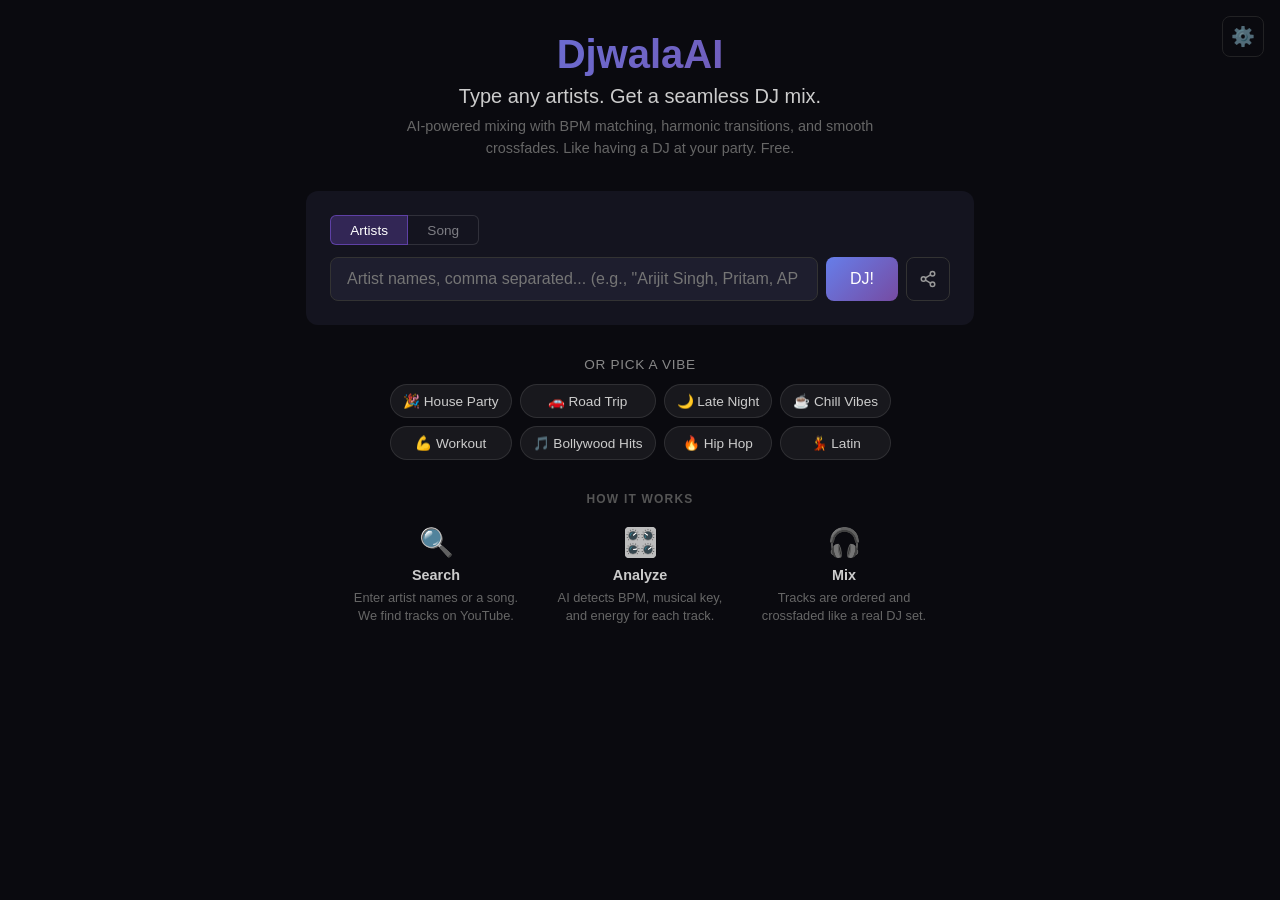
==== static/index.html @ d72d57cb "feat: add service worker for PWA install and asset caching" ====
<!DOCTYPE html>
<html lang="en">
<head>
    <meta charset="UTF-8">
    <meta name="viewport" content="width=device-width, initial-scale=1.0">
    <title>DjwalaAI — AI-Powered Auto-DJ | Free Seamless Music Mixes</title>
    <meta name="description" content="Type any artists, get a seamless DJ mix with BPM matching, harmonic mixing, and smooth crossfades. Like having a DJ at your party. Free, no signup.">

    <!-- Open Graph -->
    <meta property="og:type" content="website">
    <meta property="og:title" content="DjwalaAI — Like Having a DJ at Your Party">
    <meta property="og:description" content="Type any artists. Get a seamless mix with real DJ transitions — BPM matching, harmonic mixing, smooth crossfades. Free.">
    <meta property="og:url" content="https://djwala-ai.fly.dev">
    <meta property="og:image" content="https://djwala-ai.fly.dev/static/og-image.png">
    <meta property="og:image:width" content="1200">
    <meta property="og:image:height" content="630">

    <!-- Twitter Card -->
    <meta name="twitter:card" content="summary_large_image">
    <meta name="twitter:title" content="DjwalaAI — AI-Powered Auto-DJ">
    <meta name="twitter:description" content="Type any artists. Get a seamless DJ mix. Free, no signup.">
    <meta name="twitter:image" content="https://djwala-ai.fly.dev/static/og-image.png">

    <!-- Theme -->
    <meta name="theme-color" content="#0a0a0f">
    <link rel="manifest" href="/static/manifest.json">
    <meta name="apple-mobile-web-app-capable" content="yes">
    <meta name="apple-mobile-web-app-status-bar-style" content="black-translucent">
    <link rel="apple-touch-icon" href="/static/icons/icon.svg">

    <link rel="icon" href="data:image/svg+xml,<svg xmlns='http://www.w3.org/2000/svg' viewBox='0 0 100 100'><text y='.9em' font-size='90'>🎧</text></svg>">
    <link rel="stylesheet" href="/static/css/style.css?v=16">
</head>
<body>
    <div class="container">
        <div class="hero">
            <h1>DjwalaAI</h1>
            <p class="hero-tagline">Type any artists. Get a seamless DJ mix.</p>
            <p class="hero-sub">AI-powered mixing with BPM matching, harmonic transitions, and smooth crossfades. Like having a DJ at your party. Free.</p>
        </div>
        <button class="settings-btn" title="Settings" onclick="app.openSettings()">⚙️</button>

        <div class="input-section">
            <div class="mode-toggle">
                <button class="mode-btn active" data-mode="artists">Artists</button>
                <button class="mode-btn" data-mode="song">Song</button>
            </div>
            <div class="search-row">
                <input type="text" class="search-input" placeholder="Artist names, comma separated... (e.g., &quot;Arijit Singh, Pritam, AP Dhillon&quot;)">
                <button class="go-btn">DJ!</button>
                <button class="share-btn" title="Share this mix">
                    <svg width="18" height="18" viewBox="0 0 24 24" fill="none" stroke="currentColor" stroke-width="2" stroke-linecap="round" stroke-linejoin="round"><circle cx="18" cy="5" r="3"/><circle cx="6" cy="12" r="3"/><circle cx="18" cy="19" r="3"/><line x1="8.59" y1="13.51" x2="15.42" y2="17.49"/><line x1="15.41" y1="6.51" x2="8.59" y2="10.49"/></svg>
                </button>
            </div>
            <div class="artist-chips"></div>
        </div>

        <div class="mood-grid" id="moodGrid">
            <p class="mood-heading">Or pick a vibe</p>
            <div class="mood-pills">
                <button class="mood-pill" data-mood="house-party">🎉 House Party</button>
                <button class="mood-pill" data-mood="road-trip">🚗 Road Trip</button>
                <button class="mood-pill" data-mood="late-night">🌙 Late Night</button>
                <button class="mood-pill" data-mood="chill-vibes">☕ Chill Vibes</button>
                <button class="mood-pill" data-mood="workout">💪 Workout</button>
                <button class="mood-pill" data-mood="bollywood">🎵 Bollywood Hits</button>
                <button class="mood-pill" data-mood="hip-hop">🔥 Hip Hop</button>
                <button class="mood-pill" data-mood="latin">💃 Latin</button>
            </div>
        </div>

        <div class="status-bar">
            <div class="spinner"></div>
            <span class="status-text">Ready</span>
        </div>

        <div class="now-playing">
            <h3>Now Playing</h3>
            <div class="track-title"></div>
            <div class="track-meta"></div>
            <div class="next-up"></div>
        </div>

        <div class="dj-deck" id="djDeck">
            <div class="deck-plates">
                <div class="deck-side deck-left" id="deckLeft">
                    <img class="deck-art" id="deckArtLeft" src="" alt="">
                    <div class="deck-label">
                        <div class="deck-track-title" id="deckTitleLeft"></div>
                        <div class="deck-track-meta" id="deckMetaLeft"></div>
                    </div>
                </div>
                <div class="deck-crossfader" id="deckCrossfader">
                    <div class="crossfader-track">
                        <div class="crossfader-knob" id="crossfaderKnob"></div>
                    </div>
                </div>
                <div class="deck-side deck-right" id="deckRight">
                    <img class="deck-art" id="deckArtRight" src="" alt="">
                    <div class="deck-label">
                        <div class="deck-track-title" id="deckTitleRight"></div>
                        <div class="deck-track-meta" id="deckMetaRight"></div>
                    </div>
                </div>
            </div>
            <div class="deck-waveforms">
                <canvas class="waveform-canvas" id="waveformLeft" height="48"></canvas>
                <canvas class="waveform-canvas" id="waveformRight" height="48"></canvas>
            </div>
            <div class="deck-progress">
                <div class="deck-progress-fill" id="deckProgressFill"></div>
            </div>
        </div>

        <div class="mix-timeline" id="mixTimeline">
            <div class="timeline-tracks" id="timelineTracks"></div>
            <div class="timeline-playhead" id="timelinePlayhead"></div>
        </div>

        <div class="queue">
            <h3>Queue</h3>
            <div class="queue-list"></div>
        </div>

        <div class="how-it-works" id="howItWorks">
            <h3>How it works</h3>
            <div class="steps">
                <div class="step">
                    <span class="step-icon">🔍</span>
                    <h4>Search</h4>
                    <p>Enter artist names or a song. We find tracks on YouTube.</p>
                </div>
                <div class="step">
                    <span class="step-icon">🎛️</span>
                    <h4>Analyze</h4>
                    <p>AI detects BPM, musical key, and energy for each track.</p>
                </div>
                <div class="step">
                    <span class="step-icon">🎧</span>
                    <h4>Mix</h4>
                    <p>Tracks are ordered and crossfaded like a real DJ set.</p>
                </div>
            </div>
        </div>
    </div>

    <div class="players-container"></div>

    <script src="/static/js/mix-engine.js?v=16"></script>
    <script src="/static/js/app.js?v=16"></script>
    <div class="settings-overlay" id="settingsOverlay">
        <div class="settings-modal">
            <div class="settings-header">
                <h3>Settings</h3>
                <button class="settings-close" onclick="app.closeSettings()">×</button>
            </div>

            <div class="settings-body">
                <label class="settings-label">
                    YouTube API Key
                    <span class="key-status" id="keyStatus"></span>
                </label>
                <input type="password" class="settings-input" id="apiKeyInput"
                       placeholder="Paste your YouTube API key here">
                <div class="settings-actions">
                    <button class="settings-save" onclick="app.saveApiKey()">Save</button>
                    <button class="settings-clear" onclick="app.clearApiKey()">Clear</button>
                </div>

                <hr class="settings-divider">

                <label class="settings-label">Mix Length</label>
                <div class="slider-row">
                    <span class="slider-end">Quick Clip</span>
                    <input type="range" class="mix-slider" id="mixLengthSlider"
                           min="0" max="100" value="50" step="5">
                    <span class="slider-end">Full Song</span>
                </div>

                <details class="api-key-guide">
                    <summary>How to get a free API key</summary>
                    <ol>
                        <li>Go to <a href="https://console.cloud.google.com" target="_blank">Google Cloud Console</a></li>
                        <li>Create a new project (any name)</li>
                        <li>Search for and enable <strong>YouTube Data API v3</strong></li>
                        <li>Go to <strong>Credentials → Create Credentials → API Key</strong></li>
                    </ol>
                    <p>Free tier: 10,000 requests/day — plenty for personal DJ sessions.</p>
                </details>
            </div>
        </div>
    </div>

    <div class="player-bar" id="playerBar">
        <div class="player-bar-inner">
            <img class="player-thumb" id="playerThumb" src="" alt="">
            <div class="player-info">
                <div class="player-title" id="playerTitle"></div>
                <div class="player-meta" id="playerMeta"></div>
            </div>
            <div class="player-controls">
                <button class="player-btn prev-btn" id="prevBtn" style="display:none">⏮</button>
                <button class="player-btn play-btn" id="playBtn">▶</button>
                <button class="player-btn next-btn" id="nextBtn">⏭</button>
                <button class="player-btn party-btn" id="partyBtn" title="Party Mode">
                    <svg width="16" height="16" viewBox="0 0 24 24" fill="none" stroke="currentColor" stroke-width="2" stroke-linecap="round" stroke-linejoin="round"><rect x="2" y="3" width="20" height="14" rx="2" ry="2"/><line x1="8" y1="21" x2="16" y2="21"/><line x1="12" y1="17" x2="12" y2="21"/></svg>
                </button>
                <button class="player-btn lyrics-btn" id="lyricsBtn" title="Find Lyrics">
                    <svg width="16" height="16" viewBox="0 0 24 24" fill="none" stroke="currentColor" stroke-width="2" stroke-linecap="round" stroke-linejoin="round"><path d="M14 2H6a2 2 0 0 0-2 2v16a2 2 0 0 0 2 2h12a2 2 0 0 0 2-2V8z"/><polyline points="14 2 14 8 20 8"/><line x1="8" y1="13" x2="16" y2="13"/><line x1="8" y1="17" x2="13" y2="17"/></svg>
                </button>
            </div>
        </div>
        <div class="player-progress-row">
            <span class="player-time" id="playerElapsed">0:00</span>
            <div class="player-progress" id="playerProgress">
                <div class="player-progress-fill" id="playerProgressFill"></div>
                <div class="player-crossfade-zone" id="playerCrossfadeZone"></div>
            </div>
            <span class="player-time" id="playerRemaining">0:00</span>
        </div>
    </div>

    <div class="lyrics-panel" id="lyricsPanel">
        <div class="lyrics-panel-header">
            <span class="lyrics-panel-title">Lyrics</span>
            <button class="lyrics-panel-close" id="lyricsPanelClose">✕</button>
        </div>
        <div class="lyrics-panel-body" id="lyricsPanelBody">
            <div class="lyrics-loading">Searching for lyrics...</div>
        </div>
    </div>

    <div class="party-overlay" id="partyOverlay">
        <div class="party-content">
            <img class="party-art" id="partyArt" src="" alt="">
            <div class="party-title" id="partyTitle"></div>
            <div class="party-meta" id="partyMeta"></div>
            <div class="party-next" id="partyNext"></div>
            <div class="party-lyrics" id="partyLyrics"></div>
            <div class="deck-waveforms party-waveforms">
                <canvas class="waveform-canvas" id="partyWaveformLeft" height="64"></canvas>
                <canvas class="waveform-canvas" id="partyWaveformRight" height="64"></canvas>
            </div>
        </div>
        <button class="party-exit" id="partyExit" title="Exit Party Mode">✕</button>
        <div class="party-timeline" id="partyTimeline">
            <div class="party-progress-fill" id="partyProgressFill"></div>
        </div>
    </div>

    <script>
    if ('serviceWorker' in navigator) {
        navigator.serviceWorker.register('/sw.js').catch(() => {});
    }
    </script>
</body>
</html>
---- static/css/style.css ----
/* static/css/style.css */
* { margin: 0; padding: 0; box-sizing: border-box; }

body {
    font-family: -apple-system, BlinkMacSystemFont, 'Segoe UI', sans-serif;
    background: #0a0a0f;
    color: #e0e0e0;
    min-height: 100vh;
    display: flex;
    flex-direction: column;
    align-items: center;
}

.container {
    max-width: 700px;
    width: 100%;
    padding: 2rem 1rem 7rem; /* added bottom padding for player bar */
}

h1 {
    font-size: 2.5rem;
    margin-bottom: 0.5rem;
    background: linear-gradient(135deg, #667eea, #764ba2);
    -webkit-background-clip: text;
    -webkit-text-fill-color: transparent;
}

/* Hero */
.hero {
    text-align: center;
    margin-bottom: 2rem;
}

.hero-tagline {
    font-size: 1.25rem;
    color: #ccc;
    margin-bottom: 0.5rem;
}

.hero-sub {
    font-size: 0.9rem;
    color: #666;
    max-width: 480px;
    margin: 0 auto;
    line-height: 1.5;
}

/* Input Section */
.input-section {
    background: #14141f;
    border-radius: 12px;
    padding: 1.5rem;
    margin-bottom: 2rem;
}

/* Mode toggle */
.mode-toggle {
    display: flex;
    gap: 0;
    margin-bottom: 0.75rem;
}

.mode-btn {
    padding: 0.4rem 1.2rem;
    border: 1px solid rgba(255, 255, 255, 0.12);
    background: transparent;
    color: rgba(255, 255, 255, 0.45);
    cursor: pointer;
    font-size: 0.85rem;
    font-family: inherit;
    transition: all 0.2s;
}

.mode-btn:first-child {
    border-radius: 6px 0 0 6px;
}

.mode-btn:last-child {
    border-radius: 0 6px 6px 0;
    border-left: none;
}

.mode-btn.active {
    background: rgba(139, 92, 246, 0.25);
    color: #fff;
    border-color: rgba(139, 92, 246, 0.5);
}

.mode-btn:hover:not(.active) {
    background: rgba(255, 255, 255, 0.05);
    color: rgba(255, 255, 255, 0.7);
}

.search-row {
    display: flex;
    gap: 0.5rem;
}

.search-input {
    flex: 1;
    padding: 0.75rem 1rem;
    background: #1e1e2e;
    border: 1px solid #333;
    border-radius: 8px;
    color: #e0e0e0;
    font-size: 1rem;
}

.search-input:focus { outline: none; border-color: #667eea; }

.go-btn {
    padding: 0.75rem 1.5rem;
    min-height: 44px;
    background: linear-gradient(135deg, #667eea, #764ba2);
    border: none;
    border-radius: 8px;
    color: white;
    font-size: 1rem;
    cursor: pointer;
}

.go-btn:disabled { opacity: 0.5; cursor: not-allowed; }

/* Share button */
.share-btn {
    padding: 0.75rem;
    min-height: 44px;
    min-width: 44px;
    background: transparent;
    border: 1px solid #333;
    border-radius: 8px;
    color: #999;
    cursor: pointer;
    display: flex;
    align-items: center;
    justify-content: center;
    transition: all 0.2s;
    position: relative;
}

.share-btn:hover { border-color: #667eea; color: #667eea; }

.share-btn.copied {
    border-color: #4ade80;
    color: #4ade80;
}

.share-btn-tooltip {
    position: absolute;
    bottom: calc(100% + 8px);
    left: 50%;
    transform: translateX(-50%);
    background: #1e1e2e;
    border: 1px solid #333;
    border-radius: 6px;
    padding: 0.4rem 0.75rem;
    font-size: 0.75rem;
    color: #e0e0e0;
    white-space: nowrap;
    pointer-events: none;
    animation: tooltipFade 2s ease forwards;
}

.share-btn-tooltip.copied { border-color: #4ade80; color: #4ade80; }

@keyframes tooltipFade {
    0% { opacity: 0; transform: translateX(-50%) translateY(4px); }
    15% { opacity: 1; transform: translateX(-50%) translateY(0); }
    70% { opacity: 1; }
    100% { opacity: 0; }
}

/* Now Playing */
.now-playing {
    background: #14141f;
    border-radius: 12px;
    padding: 1.5rem;
    margin-bottom: 1rem;
    display: none;
}

.now-playing.active { display: block; }

.now-playing h3 { color: #667eea; font-size: 0.8rem; text-transform: uppercase; margin-bottom: 0.5rem; }
.now-playing .track-title { font-size: 1.2rem; margin-bottom: 0.25rem; }
.now-playing .track-meta { color: #666; font-size: 0.85rem; }
.now-playing .next-up { color: #999; font-size: 0.85rem; margin-top: 0.75rem; }

/* Mix Timeline */
.mix-timeline {
    position: relative;
    background: #14141f;
    border-radius: 12px;
    padding: 1rem;
    margin-bottom: 1rem;
    display: none;
    overflow-x: auto;
    overflow-y: hidden;
    -webkit-overflow-scrolling: touch;
}

.mix-timeline.active { display: block; }

.timeline-tracks {
    display: flex;
    align-items: stretch;
    min-height: 72px;
    gap: 0;
    position: relative;
}

.timeline-track {
    position: relative;
    min-width: 100px;
    border-radius: 6px;
    padding: 0.5rem 0.75rem;
    display: flex;
    flex-direction: column;
    justify-content: center;
    cursor: default;
    transition: opacity 0.3s;
    overflow: hidden;
}

.timeline-track.past { opacity: 0.35; }
.timeline-track.current { box-shadow: 0 0 0 2px #667eea; }

.timeline-track-title {
    font-size: 0.75rem;
    font-weight: 600;
    color: #fff;
    white-space: nowrap;
    overflow: hidden;
    text-overflow: ellipsis;
    margin-bottom: 0.25rem;
}

.timeline-track-meta {
    font-size: 0.65rem;
    color: rgba(255,255,255,0.6);
    white-space: nowrap;
}

.timeline-crossfade {
    position: absolute;
    right: 0;
    top: 0;
    bottom: 0;
    background: rgba(0,0,0,0.3);
    border-left: 1px dashed rgba(255,255,255,0.2);
}

.timeline-playhead {
    position: absolute;
    top: 0;
    bottom: 0;
    width: 2px;
    background: #fff;
    border-radius: 1px;
    z-index: 2;
    pointer-events: none;
    transition: left 0.5s linear;
    display: none;
}

.timeline-playhead.active { display: block; }

@media (max-width: 480px) {
    .timeline-track { min-width: 80px; padding: 0.4rem 0.5rem; }
    .timeline-track-title { font-size: 0.7rem; }
    .timeline-track-meta { font-size: 0.6rem; }
}

/* Mood Grid */
.mood-grid {
    text-align: center;
    margin: 1.5rem 0;
}

.mood-heading {
    color: #888;
    font-size: 0.85rem;
    margin-bottom: 0.75rem;
    text-transform: uppercase;
    letter-spacing: 0.05em;
}

.mood-pills {
    display: grid;
    grid-template-columns: repeat(4, 1fr);
    gap: 0.5rem;
    max-width: 500px;
    margin: 0 auto;
}

.mood-pill {
    background: rgba(255, 255, 255, 0.06);
    border: 1px solid rgba(255, 255, 255, 0.1);
    border-radius: 999px;
    color: #ccc;
    padding: 0.5rem 0.75rem;
    font-size: 0.85rem;
    cursor: pointer;
    transition: all 0.2s ease;
    white-space: nowrap;
}

.mood-pill:hover {
    background: rgba(255, 255, 255, 0.12);
    border-color: rgba(255, 255, 255, 0.25);
    color: #fff;
    transform: translateY(-1px);
}

.mood-pill:active {
    transform: translateY(0);
}

.mood-grid.hidden {
    display: none;
}

@media (max-width: 480px) {
    .mood-pills {
        grid-template-columns: repeat(2, 1fr);
    }
}

/* Status */
.status-bar {
    text-align: center;
    padding: 1rem;
    color: #999;
    font-size: 0.9rem;
    display: none;
}

.status-bar.active { display: flex; align-items: center; justify-content: center; gap: 0.75rem; }

.spinner {
    width: 18px;
    height: 18px;
    border: 2px solid #333;
    border-top-color: #667eea;
    border-radius: 50%;
    animation: spin 0.8s linear infinite;
    display: none;
}

.status-bar.loading .spinner { display: block; }

@keyframes spin { to { transform: rotate(360deg); } }

/* Queue */
.queue {
    background: #14141f;
    border-radius: 12px;
    padding: 1rem;
    display: none;
}

.queue.active { display: block; }

.queue h3 { color: #667eea; font-size: 0.8rem; text-transform: uppercase; margin-bottom: 0.75rem; padding: 0 0.5rem; }

.queue-item {
    display: flex;
    align-items: center;
    padding: 0.5rem;
    border-radius: 8px;
    gap: 0.75rem;
    font-size: 0.9rem;
}

.queue-item.current { background: #1e1e3a; }
.queue-item .idx { color: #555; width: 1.5rem; text-align: right; }
.queue-item .title { flex: 1; white-space: nowrap; overflow: hidden; text-overflow: ellipsis; }
.queue-item .bpm { color: #667eea; font-size: 0.8rem; width: 4rem; text-align: right; }
.queue-item .key { color: #764ba2; font-size: 0.8rem; width: 2.5rem; text-align: right; }

/* Artist chips */
.artist-chips {
    display: flex;
    flex-wrap: wrap;
    gap: 0.5rem;
    margin-top: 0.75rem;
}

.artist-chips:empty { display: none; }

.artist-chip {
    background: #1e1e3a;
    color: #667eea;
    padding: 0.25rem 0.75rem;
    border-radius: 999px;
    font-size: 0.8rem;
    border: 1px solid #333;
}

/* Hidden YouTube players */
.players-container {
    position: fixed;
    top: -9999px;
    left: -9999px;
    width: 1px;
    height: 1px;
    overflow: hidden;
}

/* Responsive — mobile */
@media (max-width: 480px) {
    .container {
        padding: 1.25rem 0.75rem 7rem;
    }

    h1 { font-size: 1.5rem; }
    .subtitle { font-size: 0.85rem; margin-bottom: 1.25rem; }

    .input-section { padding: 1rem; }

    .search-row {
        flex-direction: column;
    }

    .search-input {
        font-size: 0.95rem;
        padding: 0.85rem 0.75rem;
    }

    .go-btn {
        width: 100%;
        padding: 0.85rem;
        font-size: 1rem;
    }

    .now-playing { padding: 1rem; }
    .now-playing .track-title { font-size: 1rem; }

    .queue-item {
        font-size: 0.8rem;
        gap: 0.5rem;
    }

    .queue-item .title {
        min-width: 0;
    }

    .queue-item .bpm { width: 3rem; font-size: 0.75rem; }
    .queue-item .key { width: 2rem; font-size: 0.75rem; }
}

/* Tablet */
@media (min-width: 481px) and (max-width: 768px) {
    .container {
        padding: 1.5rem 1rem;
    }

    .search-input {
        font-size: 0.95rem;
    }
}

/* Settings button */
.settings-btn {
    position: fixed;
    top: 1rem;
    right: 1rem;
    background: none;
    border: 1px solid #333;
    border-radius: 8px;
    padding: 0.5rem;
    font-size: 1.2rem;
    cursor: pointer;
    opacity: 0.6;
    transition: opacity 0.2s;
    z-index: 10;
}
.settings-btn:hover { opacity: 1; }

/* Settings overlay */
.settings-overlay {
    display: none;
    position: fixed;
    inset: 0;
    background: rgba(0,0,0,0.7);
    z-index: 100;
    align-items: center;
    justify-content: center;
}
.settings-overlay.active { display: flex; }

.settings-modal {
    background: #14141f;
    border: 1px solid #333;
    border-radius: 12px;
    width: 90%;
    max-width: 420px;
    padding: 1.5rem;
}

.settings-header {
    display: flex;
    justify-content: space-between;
    align-items: center;
    margin-bottom: 1.25rem;
}
.settings-header h3 { color: #667eea; font-size: 1rem; }
.settings-close {
    background: none;
    border: none;
    color: #666;
    font-size: 1.5rem;
    cursor: pointer;
}

.settings-label {
    display: flex;
    align-items: center;
    gap: 0.5rem;
    color: #999;
    font-size: 0.85rem;
    margin-bottom: 0.5rem;
}

.key-status {
    width: 8px;
    height: 8px;
    border-radius: 50%;
    display: none;
}
.key-status.saved {
    display: inline-block;
    background: #4caf50;
}

.settings-input {
    width: 100%;
    padding: 0.75rem;
    background: #1e1e2e;
    border: 1px solid #333;
    border-radius: 8px;
    color: #e0e0e0;
    font-size: 0.9rem;
    margin-bottom: 0.75rem;
}
.settings-input:focus { outline: none; border-color: #667eea; }

.settings-actions {
    display: flex;
    gap: 0.5rem;
    margin-bottom: 1rem;
}
.settings-save, .settings-clear {
    padding: 0.5rem 1rem;
    border: none;
    border-radius: 6px;
    cursor: pointer;
    font-size: 0.85rem;
}
.settings-save {
    background: linear-gradient(135deg, #667eea, #764ba2);
    color: white;
}
.settings-clear {
    background: #1e1e2e;
    color: #999;
    border: 1px solid #333;
}

/* Settings divider */
.settings-divider {
    border: none;
    border-top: 1px solid #333;
    margin: 1rem 0;
}

/* Mix length slider */
.slider-row {
    display: flex;
    align-items: center;
    gap: 0.75rem;
    margin-top: 0.5rem;
    margin-bottom: 0.5rem;
}

.slider-end {
    color: #666;
    font-size: 0.75rem;
    white-space: nowrap;
}

.mix-slider {
    flex: 1;
    -webkit-appearance: none;
    appearance: none;
    height: 4px;
    background: #333;
    border-radius: 2px;
    outline: none;
}

.mix-slider::-webkit-slider-thumb {
    -webkit-appearance: none;
    appearance: none;
    width: 18px;
    height: 18px;
    border-radius: 50%;
    background: linear-gradient(135deg, #667eea, #764ba2);
    cursor: pointer;
}

.mix-slider::-moz-range-thumb {
    width: 18px;
    height: 18px;
    border-radius: 50%;
    background: linear-gradient(135deg, #667eea, #764ba2);
    cursor: pointer;
    border: none;
}

.api-key-guide {
    color: #666;
    font-size: 0.8rem;
    margin-top: 0.5rem;
}
.api-key-guide summary {
    cursor: pointer;
    color: #667eea;
    margin-bottom: 0.5rem;
}
.api-key-guide ol {
    margin-left: 1.25rem;
    line-height: 1.8;
}
.api-key-guide a { color: #667eea; }
.api-key-guide p { margin-top: 0.5rem; color: #555; }

/* Error banner */
.error-banner {
    background: #2a1a1a;
    border: 1px solid #5a2a2a;
    border-radius: 8px;
    padding: 0.75rem 1rem;
    margin-bottom: 1rem;
    display: none;
    align-items: center;
    justify-content: space-between;
    font-size: 0.85rem;
    color: #e08080;
}
.error-banner.active { display: flex; }
.error-banner button {
    background: linear-gradient(135deg, #667eea, #764ba2);
    color: white;
    border: none;
    border-radius: 6px;
    padding: 0.35rem 0.75rem;
    cursor: pointer;
    font-size: 0.8rem;
    white-space: nowrap;
    margin-left: 0.75rem;
}

/* Player Bar */
.player-bar {
    position: fixed;
    bottom: 0;
    left: 0;
    right: 0;
    background: #14141f;
    border-top: 1px solid #333;
    z-index: 50;
    padding: 0.5rem 1rem;
    padding-bottom: calc(0.5rem + env(safe-area-inset-bottom, 0px));
    display: none;
    flex-direction: column;
    gap: 0.4rem;
}

.player-bar.active { display: flex; }

.player-bar-inner {
    display: flex;
    align-items: center;
    gap: 0.75rem;
}

.player-thumb {
    width: 48px;
    height: 48px;
    border-radius: 6px;
    object-fit: cover;
    background: #1e1e2e;
    flex-shrink: 0;
}

.player-info {
    flex: 1;
    min-width: 0;
}

.player-title {
    font-size: 0.9rem;
    white-space: nowrap;
    overflow: hidden;
    text-overflow: ellipsis;
}

.player-meta {
    color: #666;
    font-size: 0.75rem;
    margin-top: 0.15rem;
}

.player-controls {
    display: flex;
    align-items: center;
    gap: 0.5rem;
    flex-shrink: 0;
}

.player-btn {
    background: none;
    border: none;
    color: #e0e0e0;
    font-size: 1.2rem;
    cursor: pointer;
    padding: 0.4rem;
    border-radius: 50%;
    transition: background 0.2s;
    min-width: 40px;
    min-height: 40px;
    display: flex;
    align-items: center;
    justify-content: center;
}

.player-btn:hover { background: rgba(255,255,255,0.1); }
.player-btn:active { background: rgba(255,255,255,0.15); }

.play-btn {
    font-size: 1.5rem;
    background: linear-gradient(135deg, #667eea, #764ba2);
    min-width: 48px;
    min-height: 48px;
}

.play-btn:hover { opacity: 0.9; background: linear-gradient(135deg, #667eea, #764ba2); }

/* Ready state — pulsing play button */
.player-bar.ready .play-btn {
    animation: pulse-play 2s ease-in-out infinite;
}

@keyframes pulse-play {
    0%, 100% { transform: scale(1); box-shadow: 0 0 0 0 rgba(102, 126, 234, 0.4); }
    50% { transform: scale(1.08); box-shadow: 0 0 16px 4px rgba(102, 126, 234, 0.3); }
}

/* Progress row */
.player-progress-row {
    display: flex;
    align-items: center;
    gap: 0.5rem;
}

.player-time {
    font-size: 0.65rem;
    color: #666;
    font-variant-numeric: tabular-nums;
    min-width: 2.5rem;
}

.player-time:last-child { text-align: right; }

.player-progress {
    flex: 1;
    height: 3px;
    background: #333;
    border-radius: 2px;
    position: relative;
    overflow: hidden;
}

.player-progress-fill {
    height: 100%;
    width: 0%;
    background: linear-gradient(90deg, #667eea, #764ba2);
    border-radius: 2px;
    transition: width 0.5s linear;
}

.player-crossfade-zone {
    position: absolute;
    top: 0;
    height: 100%;
    background: rgba(118, 75, 162, 0.3);
    border-radius: 2px;
    display: none;
}

.player-crossfade-zone.active {
    animation: pulse-fade 1s ease-in-out infinite;
}

@keyframes pulse-fade {
    0%, 100% { opacity: 0.3; }
    50% { opacity: 0.7; }
}

/* Mobile adjustments for player bar */
@media (max-width: 480px) {
    .player-bar { padding: 0.4rem 0.75rem; padding-bottom: calc(0.4rem + env(safe-area-inset-bottom, 0px)); }
    .player-thumb { width: 40px; height: 40px; }
    .player-title { font-size: 0.8rem; }
    .play-btn { min-width: 44px; min-height: 44px; font-size: 1.3rem; }
    .player-btn { min-width: 36px; min-height: 36px; font-size: 1rem; }
}

/* How it works */
.how-it-works {
    margin-top: 2rem;
    text-align: center;
}

.how-it-works h3 {
    color: #555;
    font-size: 0.75rem;
    text-transform: uppercase;
    letter-spacing: 0.1em;
    margin-bottom: 1.25rem;
}

.steps {
    display: flex;
    gap: 1.5rem;
    justify-content: center;
}

.step {
    flex: 1;
    max-width: 180px;
    text-align: center;
}

.step-icon {
    font-size: 1.75rem;
    display: block;
    margin-bottom: 0.5rem;
}

.step h4 {
    font-size: 0.9rem;
    color: #ccc;
    margin-bottom: 0.35rem;
}

.step p {
    font-size: 0.8rem;
    color: #666;
    line-height: 1.4;
}

/* Hide how-it-works when mix is active */
.how-it-works.hidden { display: none; }

@media (max-width: 480px) {
    .hero-tagline { font-size: 1.1rem; }
    .hero-sub { font-size: 0.85rem; }
    .steps { flex-direction: column; align-items: center; gap: 1rem; }
}

/* Party Mode */
.party-overlay {
    display: none;
    position: fixed;
    inset: 0;
    background: #000;
    z-index: 200;
    flex-direction: column;
    align-items: center;
    justify-content: center;
    text-align: center;
    cursor: none;
}

.party-overlay.active {
    display: flex;
    animation: partyFadeIn 0.5s ease;
}

@keyframes partyFadeIn {
    from { opacity: 0; }
    to { opacity: 1; }
}

.party-overlay.active .party-content {
    animation: partySlideUp 0.6s ease;
}

@keyframes partySlideUp {
    from { opacity: 0; transform: translateY(30px); }
    to { opacity: 1; transform: translateY(0); }
}

.party-content {
    display: flex;
    flex-direction: column;
    align-items: center;
    gap: 1.5rem;
    max-width: 80vw;
}

.party-art {
    width: min(480px, 60vw);
    height: min(480px, 60vw);
    border-radius: 12px;
    object-fit: cover;
    box-shadow: 0 20px 60px rgba(102,126,234,0.3);
}

.party-title {
    font-size: clamp(1.5rem, 4vw, 3rem);
    font-weight: 700;
    color: #fff;
    max-width: 80vw;
    overflow: hidden;
    text-overflow: ellipsis;
    white-space: nowrap;
}

.party-meta {
    font-size: clamp(1rem, 2vw, 1.5rem);
    color: rgba(255,255,255,0.5);
}

.party-next {
    font-size: clamp(0.85rem, 1.5vw, 1.1rem);
    color: rgba(255,255,255,0.3);
}

.party-exit {
    position: fixed;
    top: 1.5rem;
    right: 1.5rem;
    background: rgba(255,255,255,0.1);
    border: none;
    border-radius: 50%;
    width: 48px;
    height: 48px;
    color: rgba(255,255,255,0.5);
    font-size: 1.5rem;
    cursor: pointer;
    transition: all 0.2s;
    opacity: 0;
    z-index: 201;
}

.party-overlay:hover .party-exit,
.party-overlay.show-controls .party-exit { opacity: 1; }

.party-exit:hover { background: rgba(255,255,255,0.2); color: #fff; }

.party-timeline {
    position: fixed;
    bottom: 0;
    left: 0;
    right: 0;
    height: 4px;
    background: rgba(255,255,255,0.1);
}

.party-progress-fill {
    height: 100%;
    width: 0%;
    background: linear-gradient(90deg, #667eea, #764ba2);
    transition: width 0.5s linear;
}

/* Show cursor on mouse move */
.party-overlay.show-controls { cursor: default; }

/* Lyrics Panel */
.lyrics-panel {
    position: fixed;
    bottom: 0;
    left: 0;
    right: 0;
    z-index: 60;
    background: #14141f;
    border-top: 1px solid #333;
    border-radius: 16px 16px 0 0;
    max-height: 55vh;
    display: none;
    flex-direction: column;
    transform: translateY(100%);
    transition: transform 0.3s ease;
}

.lyrics-panel.active {
    display: flex;
    transform: translateY(0);
    animation: lyricsSlideUp 0.3s ease;
}

@keyframes lyricsSlideUp {
    from { transform: translateY(100%); }
    to { transform: translateY(0); }
}

.lyrics-panel-header {
    display: flex;
    align-items: center;
    justify-content: space-between;
    padding: 0.75rem 1rem;
    border-bottom: 1px solid rgba(255,255,255,0.06);
    flex-shrink: 0;
}

.lyrics-panel-title {
    font-size: 0.85rem;
    color: #667eea;
    text-transform: uppercase;
    font-weight: 600;
    letter-spacing: 0.05em;
}

.lyrics-panel-close {
    background: none;
    border: none;
    color: #666;
    font-size: 1.25rem;
    cursor: pointer;
    padding: 0.25rem;
    line-height: 1;
}

.lyrics-panel-close:hover { color: #fff; }

.lyrics-panel-body {
    flex: 1;
    overflow-y: auto;
    padding: 1rem 1.25rem 6rem;
    -webkit-overflow-scrolling: touch;
    scroll-behavior: smooth;
}

.lyrics-loading {
    text-align: center;
    color: #666;
    padding: 2rem;
    font-size: 0.9rem;
}

.lyrics-not-found {
    text-align: center;
    color: #666;
    padding: 2rem;
    font-size: 0.9rem;
}

.lyrics-not-found a {
    color: #667eea;
    text-decoration: none;
    margin-top: 0.5rem;
    display: inline-block;
}

.lyrics-not-found a:hover { text-decoration: underline; }

.lyrics-line {
    padding: 0.4rem 0.75rem;
    margin: 0.1rem 0;
    border-radius: 6px;
    font-size: 1rem;
    line-height: 1.6;
    color: rgba(255,255,255,0.4);
    transition: all 0.3s ease;
}

.lyrics-line.active {
    color: #fff;
    background: rgba(102,126,234,0.15);
    font-weight: 600;
    transform: scale(1.02);
}

.lyrics-line.past {
    color: rgba(255,255,255,0.25);
}

.lyrics-line.instrumental {
    font-style: italic;
    color: rgba(255,255,255,0.2);
}

/* Plain lyrics (no synced timing) */
.lyrics-plain {
    font-size: 1rem;
    line-height: 1.8;
    color: rgba(255,255,255,0.6);
    white-space: pre-wrap;
    padding: 0.5rem;
}

/* Party mode lyrics */
.party-lyrics {
    font-size: clamp(1rem, 2.5vw, 1.5rem);
    color: rgba(255,255,255,0.7);
    max-width: 70vw;
    text-align: center;
    min-height: 2em;
    transition: all 0.3s ease;
    margin-top: 1rem;
}

.party-lyrics .party-lyric-line {
    opacity: 0.3;
    transition: opacity 0.3s;
}

.party-lyrics .party-lyric-line.active {
    opacity: 1;
    font-weight: 600;
}

@media (max-width: 480px) {
    .lyrics-panel { max-height: 60vh; }
    .lyrics-line { font-size: 0.9rem; padding: 0.35rem 0.5rem; }
    .lyrics-panel-body { padding: 0.75rem 1rem 6rem; }
}

/* DJ Deck */
.dj-deck {
    background: #14141f;
    border-radius: 12px;
    padding: 1.25rem;
    margin-bottom: 1rem;
    display: none;
    overflow: hidden;
    position: relative;
}

.dj-deck.active { display: block; }

.deck-plates {
    display: flex;
    align-items: center;
    justify-content: space-between;
    gap: 1rem;
    margin-bottom: 1rem;
}

.deck-side {
    display: flex;
    align-items: center;
    gap: 0.75rem;
    flex: 1;
    min-width: 0;
}

.deck-right {
    flex-direction: row-reverse;
    text-align: right;
}

.deck-art {
    width: 80px;
    height: 80px;
    border-radius: 8px;
    object-fit: cover;
    background: #1e1e2e;
    flex-shrink: 0;
    transition: box-shadow 0.5s ease;
}

.deck-art.glowing {
    box-shadow: 0 0 20px var(--deck-color, rgba(102, 126, 234, 0.4));
}

.deck-label {
    min-width: 0;
    flex: 1;
}

.deck-track-title {
    font-size: 0.9rem;
    font-weight: 600;
    color: #fff;
    white-space: nowrap;
    overflow: hidden;
    text-overflow: ellipsis;
    margin-bottom: 0.2rem;
}

.deck-track-meta {
    font-size: 0.75rem;
    color: rgba(255, 255, 255, 0.5);
}

/* Crossfader */
.deck-crossfader {
    flex-shrink: 0;
    width: 60px;
    display: flex;
    align-items: center;
    justify-content: center;
}

.crossfader-track {
    width: 48px;
    height: 4px;
    background: rgba(255, 255, 255, 0.1);
    border-radius: 2px;
    position: relative;
}

.crossfader-knob {
    position: absolute;
    top: 50%;
    left: 0;
    transform: translate(-50%, -50%);
    width: 14px;
    height: 14px;
    background: linear-gradient(135deg, #667eea, #764ba2);
    border-radius: 50%;
    transition: left 0.3s ease;
    box-shadow: 0 0 8px rgba(102, 126, 234, 0.5);
}

/* Waveforms */
.deck-waveforms {
    display: flex;
    gap: 4px;
    margin-bottom: 0.75rem;
}

.waveform-canvas {
    flex: 1;
    height: 48px;
    border-radius: 4px;
    background: rgba(255, 255, 255, 0.03);
}

/* Deck progress */
.deck-progress {
    height: 3px;
    background: rgba(255, 255, 255, 0.08);
    border-radius: 2px;
    overflow: hidden;
}

.deck-progress-fill {
    height: 100%;
    width: 0%;
    background: linear-gradient(90deg, #667eea, #764ba2);
    border-radius: 2px;
    transition: width 0.5s linear;
}

/* Dimmed state for next-up deck */
.deck-side.dimmed {
    opacity: 0.35;
}

.deck-side.dimmed .deck-art {
    filter: grayscale(0.5);
}

/* Dynamic background glow */
body.deck-active {
    background: radial-gradient(ellipse at 50% 30%,
        var(--bg-glow, rgba(102, 126, 234, 0.08)) 0%,
        #0a0a0f 65%);
    transition: background 1.5s ease;
}

/* Breathing animation for active album art */
@keyframes deckBreathe {
    0%, 100% { transform: scale(1); }
    50% { transform: scale(1.02); }
}

.deck-art.breathing {
    animation: deckBreathe 4s ease-in-out infinite;
}

/* DJ Deck mobile */
@media (max-width: 480px) {
    .dj-deck { padding: 0.75rem; }
    .deck-art { width: 56px; height: 56px; border-radius: 6px; }
    .deck-track-title { font-size: 0.8rem; }
    .deck-track-meta { font-size: 0.65rem; }
    .deck-crossfader { width: 40px; }
    .crossfader-track { width: 32px; }
    .crossfader-knob { width: 10px; height: 10px; }
    .waveform-canvas { height: 32px; }
    .deck-plates { gap: 0.5rem; }
}

/* DJ Deck in Party Mode */
.party-overlay .dj-deck-party {
    display: none;
}

.party-overlay.active .dj-deck-party {
    display: block;
    width: 90vw;
    max-width: 900px;
}

.party-overlay .deck-art {
    width: min(200px, 25vw);
    height: min(200px, 25vw);
    border-radius: 12px;
}

.party-overlay .waveform-canvas {
    height: 64px;
}

.party-overlay .deck-track-title {
    font-size: clamp(1rem, 2.5vw, 1.5rem);
}

.party-overlay .deck-track-meta {
    font-size: clamp(0.8rem, 1.5vw, 1rem);
}

@media (max-width: 480px) {
    .party-overlay .deck-art {
        width: 80px;
        height: 80px;
    }
    .party-overlay .waveform-canvas {
        height: 40px;
    }
}

/* Party mode waveforms */
.party-waveforms {
    width: 90vw;
    max-width: 900px;
    margin-top: 1.5rem;
}

.party-waveforms .waveform-canvas {
    height: 64px;
}

@media (max-width: 480px) {
    .party-waveforms .waveform-canvas {
        height: 40px;
    }
}
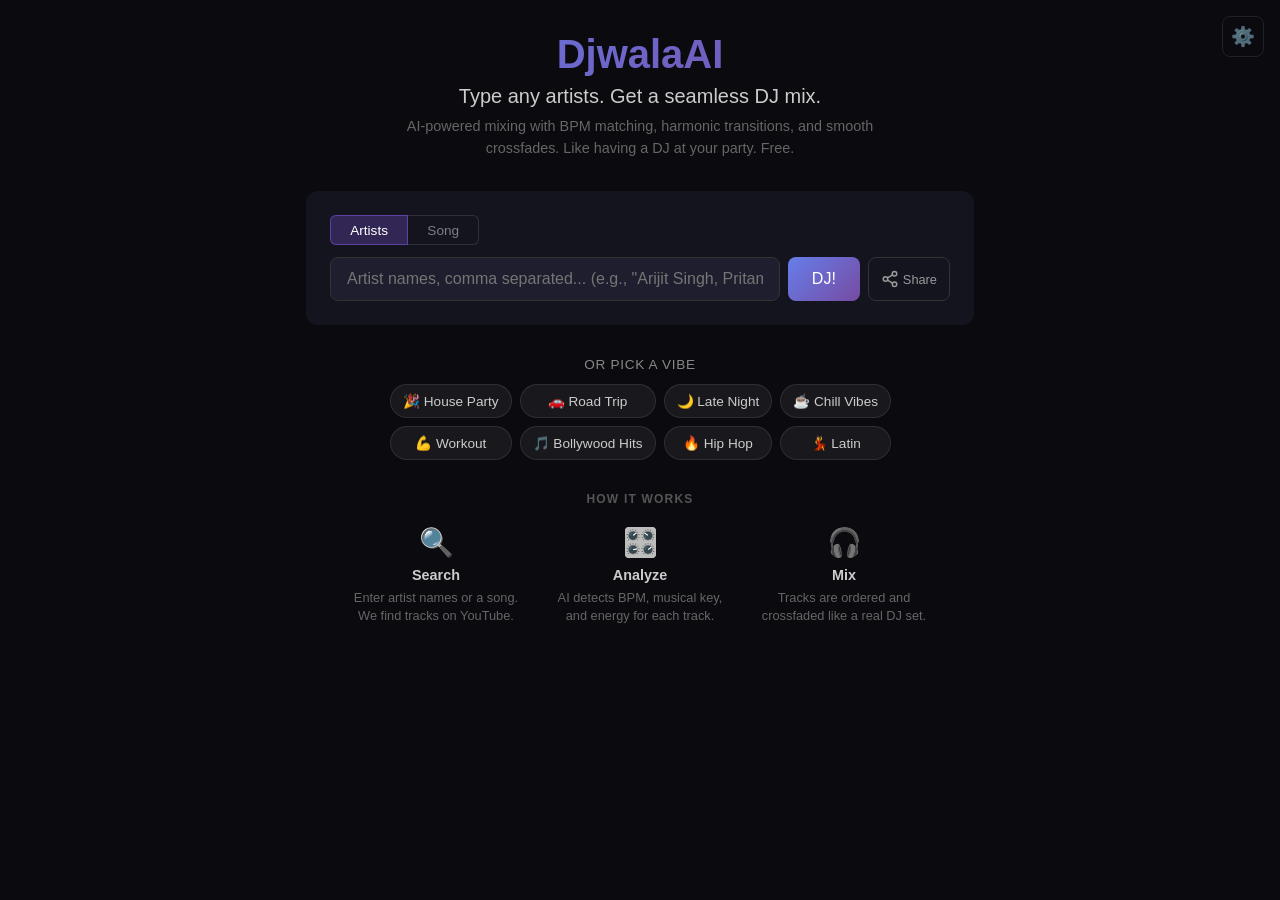
==== commit fac55884: "fix: UX improvements — collapse hero, skeleton loader, auto-scroll, aria-labels - Collapse hero sect" ====
--- a/static/index.html
+++ b/static/index.html
@@ -29,7 +29,7 @@
     <link rel="apple-touch-icon" href="/static/icons/icon.svg">
 
     <link rel="icon" href="data:image/svg+xml,<svg xmlns='http://www.w3.org/2000/svg' viewBox='0 0 100 100'><text y='.9em' font-size='90'>🎧</text></svg>">
-    <link rel="stylesheet" href="/static/css/style.css?v=16">
+    <link rel="stylesheet" href="/static/css/style.css?v=17">
 </head>
 <body>
     <div class="container">
@@ -48,8 +48,9 @@
             <div class="search-row">
                 <input type="text" class="search-input" placeholder="Artist names, comma separated... (e.g., &quot;Arijit Singh, Pritam, AP Dhillon&quot;)">
                 <button class="go-btn">DJ!</button>
-                <button class="share-btn" title="Share this mix">
+                <button class="share-btn" title="Share this mix" aria-label="Share this mix">
                     <svg width="18" height="18" viewBox="0 0 24 24" fill="none" stroke="currentColor" stroke-width="2" stroke-linecap="round" stroke-linejoin="round"><circle cx="18" cy="5" r="3"/><circle cx="6" cy="12" r="3"/><circle cx="18" cy="19" r="3"/><line x1="8.59" y1="13.51" x2="15.42" y2="17.49"/><line x1="15.41" y1="6.51" x2="8.59" y2="10.49"/></svg>
+                    <span class="share-label">Share</span>
                 </button>
             </div>
             <div class="artist-chips"></div>
@@ -74,6 +75,17 @@
             <span class="status-text">Ready</span>
         </div>
 
+        <div class="loading-skeleton" id="loadingSkeleton">
+            <div class="skeleton-row">
+                <div class="skeleton-box skeleton-art"></div>
+                <div class="skeleton-lines">
+                    <div class="skeleton-box skeleton-line"></div>
+                    <div class="skeleton-box skeleton-line"></div>
+                </div>
+            </div>
+            <div class="skeleton-box skeleton-wave"></div>
+        </div>
+
         <div class="now-playing">
             <h3>Now Playing</h3>
             <div class="track-title"></div>
@@ -146,8 +158,8 @@
 
     <div class="players-container"></div>
 
-    <script src="/static/js/mix-engine.js?v=16"></script>
-    <script src="/static/js/app.js?v=16"></script>
+    <script src="/static/js/mix-engine.js?v=17"></script>
+    <script src="/static/js/app.js?v=17"></script>
     <div class="settings-overlay" id="settingsOverlay">
         <div class="settings-modal">
             <div class="settings-header">
@@ -199,13 +211,13 @@
                 <div class="player-meta" id="playerMeta"></div>
             </div>
             <div class="player-controls">
-                <button class="player-btn prev-btn" id="prevBtn" style="display:none">⏮</button>
-                <button class="player-btn play-btn" id="playBtn">▶</button>
-                <button class="player-btn next-btn" id="nextBtn">⏭</button>
-                <button class="player-btn party-btn" id="partyBtn" title="Party Mode">
+                <button class="player-btn prev-btn" id="prevBtn" style="display:none" aria-label="Previous track">⏮</button>
+                <button class="player-btn play-btn" id="playBtn" aria-label="Play">▶</button>
+                <button class="player-btn next-btn" id="nextBtn" aria-label="Skip to next track">⏭</button>
+                <button class="player-btn party-btn" id="partyBtn" title="Party Mode" aria-label="Toggle party mode">
                     <svg width="16" height="16" viewBox="0 0 24 24" fill="none" stroke="currentColor" stroke-width="2" stroke-linecap="round" stroke-linejoin="round"><rect x="2" y="3" width="20" height="14" rx="2" ry="2"/><line x1="8" y1="21" x2="16" y2="21"/><line x1="12" y1="17" x2="12" y2="21"/></svg>
                 </button>
-                <button class="player-btn lyrics-btn" id="lyricsBtn" title="Find Lyrics">
+                <button class="player-btn lyrics-btn" id="lyricsBtn" title="Find Lyrics" aria-label="Show lyrics">
                     <svg width="16" height="16" viewBox="0 0 24 24" fill="none" stroke="currentColor" stroke-width="2" stroke-linecap="round" stroke-linejoin="round"><path d="M14 2H6a2 2 0 0 0-2 2v16a2 2 0 0 0 2 2h12a2 2 0 0 0 2-2V8z"/><polyline points="14 2 14 8 20 8"/><line x1="8" y1="13" x2="16" y2="13"/><line x1="8" y1="17" x2="13" y2="17"/></svg>
                 </button>
             </div>
--- a/static/css/style.css
+++ b/static/css/style.css
@@ -29,6 +29,21 @@
 .hero {
     text-align: center;
     margin-bottom: 2rem;
+    transition: all 0.4s ease;
+}
+
+.hero.collapsed {
+    margin-bottom: 0.75rem;
+}
+
+.hero.collapsed h1 {
+    font-size: 1.5rem;
+    margin-bottom: 0;
+}
+
+.hero.collapsed .hero-tagline,
+.hero.collapsed .hero-sub {
+    display: none;
 }
 
 .hero-tagline {
@@ -1353,3 +1368,113 @@
         height: 40px;
     }
 }
+
+/* Toast notifications */
+.toast {
+    position: fixed;
+    bottom: 100px;
+    left: 50%;
+    transform: translateX(-50%) translateY(20px);
+    background: rgba(30, 30, 45, 0.95);
+    color: rgba(255, 255, 255, 0.9);
+    padding: 0.75rem 1.5rem;
+    border-radius: 8px;
+    font-size: 0.85rem;
+    z-index: 300;
+    opacity: 0;
+    transition: opacity 0.3s, transform 0.3s;
+    pointer-events: none;
+    max-width: 90vw;
+    text-align: center;
+    border: 1px solid rgba(255, 255, 255, 0.08);
+    backdrop-filter: blur(8px);
+}
+
+.toast.visible {
+    opacity: 1;
+    transform: translateX(-50%) translateY(0);
+}
+
+/* Queue bottom padding — prevents player bar from covering last items */
+.queue.active {
+    padding-bottom: 5rem;
+}
+
+/* Skeleton loading state */
+.loading-skeleton {
+    background: #14141f;
+    border-radius: 12px;
+    padding: 1.25rem;
+    margin-bottom: 1rem;
+    display: none;
+}
+
+.loading-skeleton.active {
+    display: block;
+}
+
+.skeleton-row {
+    display: flex;
+    align-items: center;
+    gap: 0.75rem;
+    margin-bottom: 1rem;
+}
+
+.skeleton-row:last-child {
+    margin-bottom: 0;
+}
+
+.skeleton-box {
+    background: linear-gradient(90deg, #1e1e2e 25%, #2a2a3e 50%, #1e1e2e 75%);
+    background-size: 200% 100%;
+    animation: shimmer 1.5s ease-in-out infinite;
+    border-radius: 6px;
+}
+
+.skeleton-art {
+    width: 64px;
+    height: 64px;
+    flex-shrink: 0;
+}
+
+.skeleton-lines {
+    flex: 1;
+    display: flex;
+    flex-direction: column;
+    gap: 0.5rem;
+}
+
+.skeleton-line {
+    height: 12px;
+    border-radius: 4px;
+}
+
+.skeleton-line:first-child {
+    width: 70%;
+}
+
+.skeleton-line:last-child {
+    width: 40%;
+}
+
+.skeleton-wave {
+    height: 32px;
+    width: 100%;
+    margin-top: 0.75rem;
+}
+
+@keyframes shimmer {
+    0% { background-position: 200% 0; }
+    100% { background-position: -200% 0; }
+}
+
+/* Share button label */
+.share-label {
+    font-size: 0.8rem;
+    margin-left: 0.25rem;
+}
+
+@media (max-width: 480px) {
+    .share-label { display: none; }
+    .hero.collapsed h1 { font-size: 1.25rem; }
+}
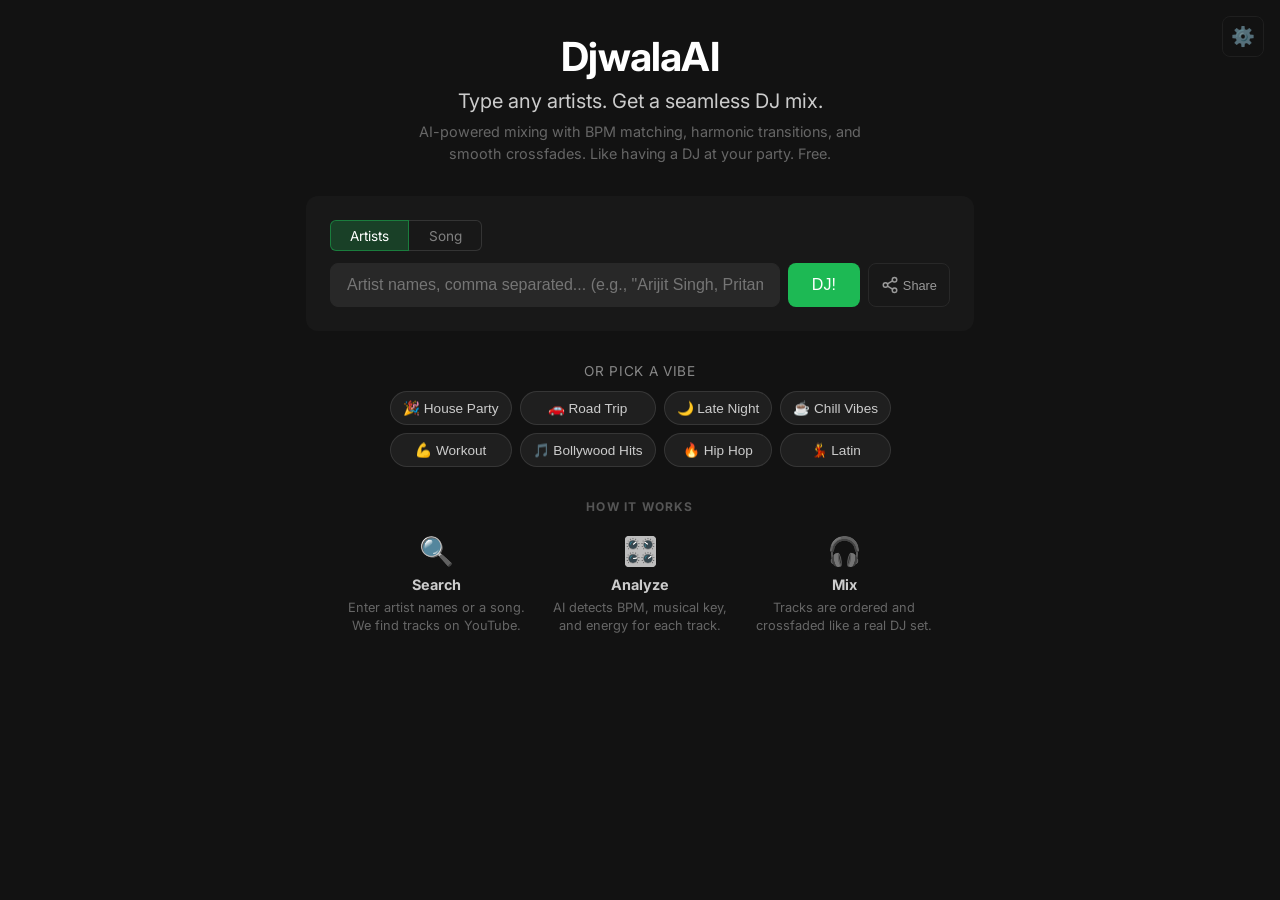
==== commit 373f841c: "feat: Spotify-like dark theme — replace purple accents with green (#1DB954) - Replace all purple gra" ====
--- a/static/index.html
+++ b/static/index.html
@@ -22,14 +22,17 @@
     <meta name="twitter:image" content="https://djwala-ai.fly.dev/static/og-image.png">
 
     <!-- Theme -->
-    <meta name="theme-color" content="#0a0a0f">
+    <meta name="theme-color" content="#121212">
     <link rel="manifest" href="/static/manifest.json">
     <meta name="apple-mobile-web-app-capable" content="yes">
     <meta name="apple-mobile-web-app-status-bar-style" content="black-translucent">
     <link rel="apple-touch-icon" href="/static/icons/icon.svg">
 
+    <link rel="preconnect" href="https://fonts.googleapis.com">
+    <link rel="preconnect" href="https://fonts.gstatic.com" crossorigin>
+    <link href="https://fonts.googleapis.com/css2?family=Inter:wght@400;500;600;700&display=swap" rel="stylesheet">
     <link rel="icon" href="data:image/svg+xml,<svg xmlns='http://www.w3.org/2000/svg' viewBox='0 0 100 100'><text y='.9em' font-size='90'>🎧</text></svg>">
-    <link rel="stylesheet" href="/static/css/style.css?v=17">
+    <link rel="stylesheet" href="/static/css/style.css?v=20">
 </head>
 <body>
     <div class="container">
@@ -158,8 +161,8 @@
 
     <div class="players-container"></div>
 
-    <script src="/static/js/mix-engine.js?v=17"></script>
-    <script src="/static/js/app.js?v=17"></script>
+    <script src="/static/js/mix-engine.js?v=20"></script>
+    <script src="/static/js/app.js?v=20"></script>
     <div class="settings-overlay" id="settingsOverlay">
         <div class="settings-modal">
             <div class="settings-header">
--- a/static/css/style.css
+++ b/static/css/style.css
@@ -2,9 +2,9 @@
 * { margin: 0; padding: 0; box-sizing: border-box; }
 
 body {
-    font-family: -apple-system, BlinkMacSystemFont, 'Segoe UI', sans-serif;
-    background: #0a0a0f;
-    color: #e0e0e0;
+    font-family: 'Inter', -apple-system, BlinkMacSystemFont, 'Segoe UI', sans-serif;
+    background: #121212;
+    color: #fff;
     min-height: 100vh;
     display: flex;
     flex-direction: column;
@@ -20,9 +20,9 @@
 h1 {
     font-size: 2.5rem;
     margin-bottom: 0.5rem;
-    background: linear-gradient(135deg, #667eea, #764ba2);
-    -webkit-background-clip: text;
-    -webkit-text-fill-color: transparent;
+    color: #fff;
+    font-weight: 700;
+    letter-spacing: -0.02em;
 }
 
 /* Hero */
@@ -62,7 +62,7 @@
 
 /* Input Section */
 .input-section {
-    background: #14141f;
+    background: #181818;
     border-radius: 12px;
     padding: 1.5rem;
     margin-bottom: 2rem;
@@ -96,9 +96,9 @@
 }
 
 .mode-btn.active {
-    background: rgba(139, 92, 246, 0.25);
+    background: rgba(29, 185, 84, 0.25);
     color: #fff;
-    border-color: rgba(139, 92, 246, 0.5);
+    border-color: rgba(29, 185, 84, 0.5);
 }
 
 .mode-btn:hover:not(.active) {
@@ -114,19 +114,19 @@
 .search-input {
     flex: 1;
     padding: 0.75rem 1rem;
-    background: #1e1e2e;
-    border: 1px solid #333;
+    background: #282828;
+    border: 1px solid #282828;
     border-radius: 8px;
     color: #e0e0e0;
     font-size: 1rem;
 }
 
-.search-input:focus { outline: none; border-color: #667eea; }
+.search-input:focus { outline: none; border-color: #1DB954; }
 
 .go-btn {
     padding: 0.75rem 1.5rem;
     min-height: 44px;
-    background: linear-gradient(135deg, #667eea, #764ba2);
+    background: #1DB954;
     border: none;
     border-radius: 8px;
     color: white;
@@ -142,7 +142,7 @@
     min-height: 44px;
     min-width: 44px;
     background: transparent;
-    border: 1px solid #333;
+    border: 1px solid #282828;
     border-radius: 8px;
     color: #999;
     cursor: pointer;
@@ -153,7 +153,7 @@
     position: relative;
 }
 
-.share-btn:hover { border-color: #667eea; color: #667eea; }
+.share-btn:hover { border-color: #1DB954; color: #1DB954; }
 
 .share-btn.copied {
     border-color: #4ade80;
@@ -165,8 +165,8 @@
     bottom: calc(100% + 8px);
     left: 50%;
     transform: translateX(-50%);
-    background: #1e1e2e;
-    border: 1px solid #333;
+    background: #282828;
+    border: 1px solid #282828;
     border-radius: 6px;
     padding: 0.4rem 0.75rem;
     font-size: 0.75rem;
@@ -187,7 +187,7 @@
 
 /* Now Playing */
 .now-playing {
-    background: #14141f;
+    background: #181818;
     border-radius: 12px;
     padding: 1.5rem;
     margin-bottom: 1rem;
@@ -196,7 +196,7 @@
 
 .now-playing.active { display: block; }
 
-.now-playing h3 { color: #667eea; font-size: 0.8rem; text-transform: uppercase; margin-bottom: 0.5rem; }
+.now-playing h3 { color: #1DB954; font-size: 0.8rem; text-transform: uppercase; margin-bottom: 0.5rem; }
 .now-playing .track-title { font-size: 1.2rem; margin-bottom: 0.25rem; }
 .now-playing .track-meta { color: #666; font-size: 0.85rem; }
 .now-playing .next-up { color: #999; font-size: 0.85rem; margin-top: 0.75rem; }
@@ -204,7 +204,7 @@
 /* Mix Timeline */
 .mix-timeline {
     position: relative;
-    background: #14141f;
+    background: #181818;
     border-radius: 12px;
     padding: 1rem;
     margin-bottom: 1rem;
@@ -238,7 +238,7 @@
 }
 
 .timeline-track.past { opacity: 0.35; }
-.timeline-track.current { box-shadow: 0 0 0 2px #667eea; }
+.timeline-track.current { box-shadow: 0 0 0 2px #1DB954; }
 
 .timeline-track-title {
     font-size: 0.75rem;
@@ -355,8 +355,8 @@
 .spinner {
     width: 18px;
     height: 18px;
-    border: 2px solid #333;
-    border-top-color: #667eea;
+    border: 2px solid #282828;
+    border-top-color: #1DB954;
     border-radius: 50%;
     animation: spin 0.8s linear infinite;
     display: none;
@@ -368,7 +368,7 @@
 
 /* Queue */
 .queue {
-    background: #14141f;
+    background: #181818;
     border-radius: 12px;
     padding: 1rem;
     display: none;
@@ -376,7 +376,7 @@
 
 .queue.active { display: block; }
 
-.queue h3 { color: #667eea; font-size: 0.8rem; text-transform: uppercase; margin-bottom: 0.75rem; padding: 0 0.5rem; }
+.queue h3 { color: #1DB954; font-size: 0.8rem; text-transform: uppercase; margin-bottom: 0.75rem; padding: 0 0.5rem; }
 
 .queue-item {
     display: flex;
@@ -387,11 +387,11 @@
     font-size: 0.9rem;
 }
 
-.queue-item.current { background: #1e1e3a; }
+.queue-item.current { background: #282828; }
 .queue-item .idx { color: #555; width: 1.5rem; text-align: right; }
 .queue-item .title { flex: 1; white-space: nowrap; overflow: hidden; text-overflow: ellipsis; }
-.queue-item .bpm { color: #667eea; font-size: 0.8rem; width: 4rem; text-align: right; }
-.queue-item .key { color: #764ba2; font-size: 0.8rem; width: 2.5rem; text-align: right; }
+.queue-item .bpm { color: #1DB954; font-size: 0.8rem; width: 4rem; text-align: right; }
+.queue-item .key { color: #1DB954; font-size: 0.8rem; width: 2.5rem; text-align: right; }
 
 /* Artist chips */
 .artist-chips {
@@ -404,12 +404,12 @@
 .artist-chips:empty { display: none; }
 
 .artist-chip {
-    background: #1e1e3a;
-    color: #667eea;
+    background: #282828;
+    color: #1DB954;
     padding: 0.25rem 0.75rem;
     border-radius: 999px;
     font-size: 0.8rem;
-    border: 1px solid #333;
+    border: 1px solid #282828;
 }
 
 /* Hidden YouTube players */
@@ -481,7 +481,7 @@
     top: 1rem;
     right: 1rem;
     background: none;
-    border: 1px solid #333;
+    border: 1px solid #282828;
     border-radius: 8px;
     padding: 0.5rem;
     font-size: 1.2rem;
@@ -505,8 +505,8 @@
 .settings-overlay.active { display: flex; }
 
 .settings-modal {
-    background: #14141f;
-    border: 1px solid #333;
+    background: #181818;
+    border: 1px solid #282828;
     border-radius: 12px;
     width: 90%;
     max-width: 420px;
@@ -519,7 +519,7 @@
     align-items: center;
     margin-bottom: 1.25rem;
 }
-.settings-header h3 { color: #667eea; font-size: 1rem; }
+.settings-header h3 { color: #1DB954; font-size: 1rem; }
 .settings-close {
     background: none;
     border: none;
@@ -551,14 +551,14 @@
 .settings-input {
     width: 100%;
     padding: 0.75rem;
-    background: #1e1e2e;
-    border: 1px solid #333;
+    background: #282828;
+    border: 1px solid #282828;
     border-radius: 8px;
     color: #e0e0e0;
     font-size: 0.9rem;
     margin-bottom: 0.75rem;
 }
-.settings-input:focus { outline: none; border-color: #667eea; }
+.settings-input:focus { outline: none; border-color: #1DB954; }
 
 .settings-actions {
     display: flex;
@@ -573,19 +573,19 @@
     font-size: 0.85rem;
 }
 .settings-save {
-    background: linear-gradient(135deg, #667eea, #764ba2);
+    background: #1DB954;
     color: white;
 }
 .settings-clear {
-    background: #1e1e2e;
+    background: #282828;
     color: #999;
-    border: 1px solid #333;
+    border: 1px solid #282828;
 }
 
 /* Settings divider */
 .settings-divider {
     border: none;
-    border-top: 1px solid #333;
+    border-top: 1px solid #282828;
     margin: 1rem 0;
 }
 
@@ -609,7 +609,7 @@
     -webkit-appearance: none;
     appearance: none;
     height: 4px;
-    background: #333;
+    background: #282828;
     border-radius: 2px;
     outline: none;
 }
@@ -620,7 +620,7 @@
     width: 18px;
     height: 18px;
     border-radius: 50%;
-    background: linear-gradient(135deg, #667eea, #764ba2);
+    background: #1DB954;
     cursor: pointer;
 }
 
@@ -628,7 +628,7 @@
     width: 18px;
     height: 18px;
     border-radius: 50%;
-    background: linear-gradient(135deg, #667eea, #764ba2);
+    background: #1DB954;
     cursor: pointer;
     border: none;
 }
@@ -640,14 +640,14 @@
 }
 .api-key-guide summary {
     cursor: pointer;
-    color: #667eea;
+    color: #1DB954;
     margin-bottom: 0.5rem;
 }
 .api-key-guide ol {
     margin-left: 1.25rem;
     line-height: 1.8;
 }
-.api-key-guide a { color: #667eea; }
+.api-key-guide a { color: #1DB954; }
 .api-key-guide p { margin-top: 0.5rem; color: #555; }
 
 /* Error banner */
@@ -665,7 +665,7 @@
 }
 .error-banner.active { display: flex; }
 .error-banner button {
-    background: linear-gradient(135deg, #667eea, #764ba2);
+    background: #1DB954;
     color: white;
     border: none;
     border-radius: 6px;
@@ -682,8 +682,8 @@
     bottom: 0;
     left: 0;
     right: 0;
-    background: #14141f;
-    border-top: 1px solid #333;
+    background: #181818;
+    border-top: 1px solid #282828;
     z-index: 50;
     padding: 0.5rem 1rem;
     padding-bottom: calc(0.5rem + env(safe-area-inset-bottom, 0px));
@@ -705,7 +705,7 @@
     height: 48px;
     border-radius: 6px;
     object-fit: cover;
-    background: #1e1e2e;
+    background: #282828;
     flex-shrink: 0;
 }
 
@@ -755,12 +755,12 @@
 
 .play-btn {
     font-size: 1.5rem;
-    background: linear-gradient(135deg, #667eea, #764ba2);
+    background: #1DB954;
     min-width: 48px;
     min-height: 48px;
 }
 
-.play-btn:hover { opacity: 0.9; background: linear-gradient(135deg, #667eea, #764ba2); }
+.play-btn:hover { opacity: 0.9; background: #1ed760; }
 
 /* Ready state — pulsing play button */
 .player-bar.ready .play-btn {
@@ -768,8 +768,8 @@
 }
 
 @keyframes pulse-play {
-    0%, 100% { transform: scale(1); box-shadow: 0 0 0 0 rgba(102, 126, 234, 0.4); }
-    50% { transform: scale(1.08); box-shadow: 0 0 16px 4px rgba(102, 126, 234, 0.3); }
+    0%, 100% { transform: scale(1); box-shadow: 0 0 0 0 rgba(29, 185, 84, 0.4); }
+    50% { transform: scale(1.08); box-shadow: 0 0 16px 4px rgba(29, 185, 84, 0.3); }
 }
 
 /* Progress row */
@@ -791,7 +791,7 @@
 .player-progress {
     flex: 1;
     height: 3px;
-    background: #333;
+    background: #282828;
     border-radius: 2px;
     position: relative;
     overflow: hidden;
@@ -800,7 +800,7 @@
 .player-progress-fill {
     height: 100%;
     width: 0%;
-    background: linear-gradient(90deg, #667eea, #764ba2);
+    background: #1DB954;
     border-radius: 2px;
     transition: width 0.5s linear;
 }
@@ -809,7 +809,7 @@
     position: absolute;
     top: 0;
     height: 100%;
-    background: rgba(118, 75, 162, 0.3);
+    background: rgba(29, 185, 84, 0.3);
     border-radius: 2px;
     display: none;
 }
@@ -931,7 +931,7 @@
     height: min(480px, 60vw);
     border-radius: 12px;
     object-fit: cover;
-    box-shadow: 0 20px 60px rgba(102,126,234,0.3);
+    box-shadow: 0 20px 60px rgba(29,185,84,0.3);
 }
 
 .party-title {
@@ -988,7 +988,7 @@
 .party-progress-fill {
     height: 100%;
     width: 0%;
-    background: linear-gradient(90deg, #667eea, #764ba2);
+    background: #1DB954;
     transition: width 0.5s linear;
 }
 
@@ -1002,8 +1002,8 @@
     left: 0;
     right: 0;
     z-index: 60;
-    background: #14141f;
-    border-top: 1px solid #333;
+    background: #181818;
+    border-top: 1px solid #282828;
     border-radius: 16px 16px 0 0;
     max-height: 55vh;
     display: none;
@@ -1034,7 +1034,7 @@
 
 .lyrics-panel-title {
     font-size: 0.85rem;
-    color: #667eea;
+    color: #1DB954;
     text-transform: uppercase;
     font-weight: 600;
     letter-spacing: 0.05em;
@@ -1075,7 +1075,7 @@
 }
 
 .lyrics-not-found a {
-    color: #667eea;
+    color: #1DB954;
     text-decoration: none;
     margin-top: 0.5rem;
     display: inline-block;
@@ -1095,7 +1095,7 @@
 
 .lyrics-line.active {
     color: #fff;
-    background: rgba(102,126,234,0.15);
+    background: rgba(29,185,84,0.15);
     font-weight: 600;
     transform: scale(1.02);
 }
@@ -1147,7 +1147,7 @@
 
 /* DJ Deck */
 .dj-deck {
-    background: #14141f;
+    background: #181818;
     border-radius: 12px;
     padding: 1.25rem;
     margin-bottom: 1rem;
@@ -1184,13 +1184,13 @@
     height: 80px;
     border-radius: 8px;
     object-fit: cover;
-    background: #1e1e2e;
+    background: #282828;
     flex-shrink: 0;
     transition: box-shadow 0.5s ease;
 }
 
 .deck-art.glowing {
-    box-shadow: 0 0 20px var(--deck-color, rgba(102, 126, 234, 0.4));
+    box-shadow: 0 0 20px var(--deck-color, rgba(29, 185, 84, 0.4));
 }
 
 .deck-label {
@@ -1237,10 +1237,10 @@
     transform: translate(-50%, -50%);
     width: 14px;
     height: 14px;
-    background: linear-gradient(135deg, #667eea, #764ba2);
+    background: #1DB954;
     border-radius: 50%;
     transition: left 0.3s ease;
-    box-shadow: 0 0 8px rgba(102, 126, 234, 0.5);
+    box-shadow: 0 0 8px rgba(29, 185, 84, 0.5);
 }
 
 /* Waveforms */
@@ -1268,7 +1268,7 @@
 .deck-progress-fill {
     height: 100%;
     width: 0%;
-    background: linear-gradient(90deg, #667eea, #764ba2);
+    background: #1DB954;
     border-radius: 2px;
     transition: width 0.5s linear;
 }
@@ -1285,8 +1285,8 @@
 /* Dynamic background glow */
 body.deck-active {
     background: radial-gradient(ellipse at 50% 30%,
-        var(--bg-glow, rgba(102, 126, 234, 0.08)) 0%,
-        #0a0a0f 65%);
+        var(--bg-glow, rgba(29, 185, 84, 0.08)) 0%,
+        #121212 65%);
     transition: background 1.5s ease;
 }
 
@@ -1402,7 +1402,7 @@
 
 /* Skeleton loading state */
 .loading-skeleton {
-    background: #14141f;
+    background: #181818;
     border-radius: 12px;
     padding: 1.25rem;
     margin-bottom: 1rem;
@@ -1425,7 +1425,7 @@
 }
 
 .skeleton-box {
-    background: linear-gradient(90deg, #1e1e2e 25%, #2a2a3e 50%, #1e1e2e 75%);
+    background: linear-gradient(90deg, #282828 25%, #333333 50%, #282828 75%);
     background-size: 200% 100%;
     animation: shimmer 1.5s ease-in-out infinite;
     border-radius: 6px;
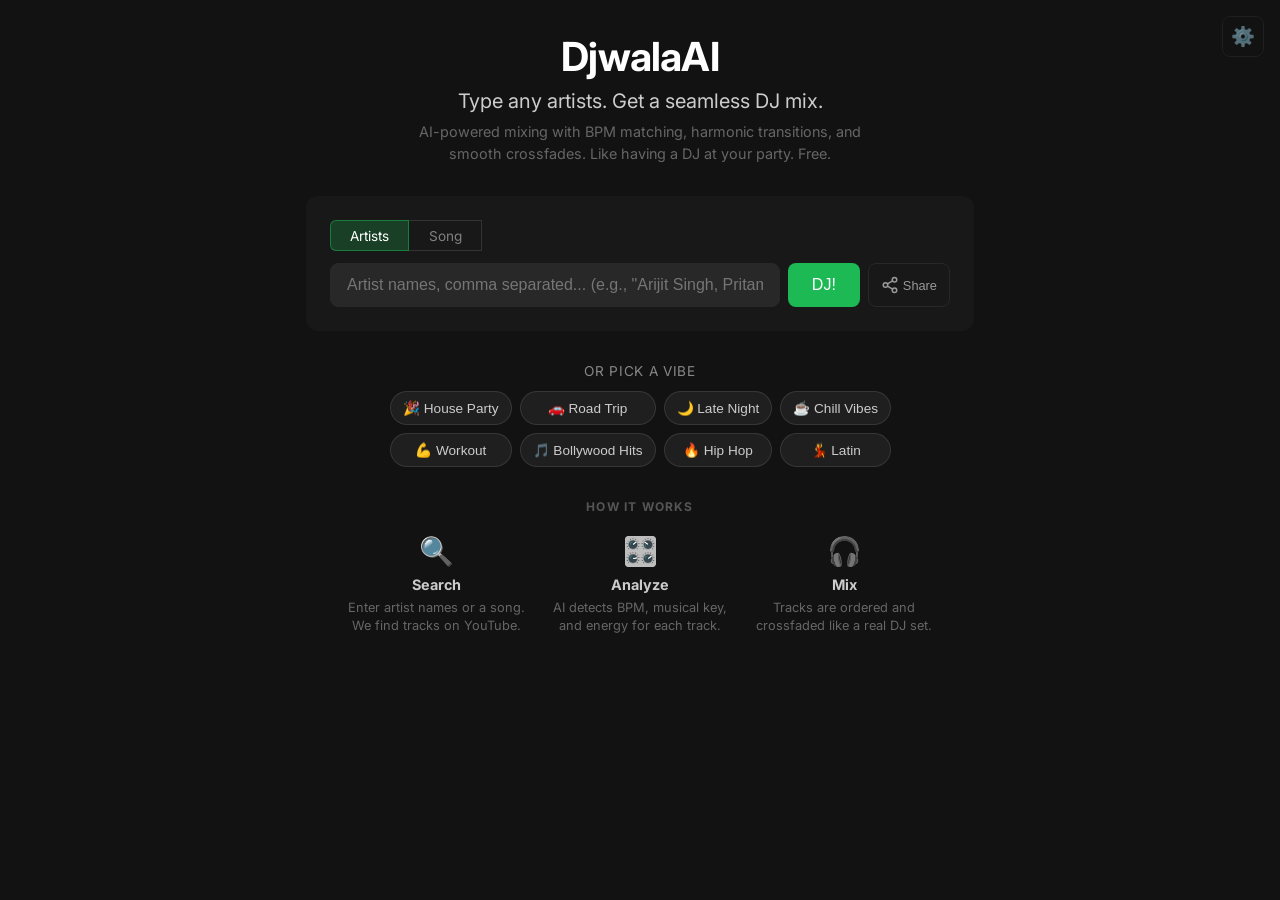
==== commit 211549a0: "feat(ui): add playlist picker mode with provider icons - Add Playlist mode button (shown when logged" ====
--- a/static/index.html
+++ b/static/index.html
@@ -32,21 +32,49 @@
     <link rel="preconnect" href="https://fonts.gstatic.com" crossorigin>
     <link href="https://fonts.googleapis.com/css2?family=Inter:wght@400;500;600;700&display=swap" rel="stylesheet">
     <link rel="icon" href="data:image/svg+xml,<svg xmlns='http://www.w3.org/2000/svg' viewBox='0 0 100 100'><text y='.9em' font-size='90'>🎧</text></svg>">
-    <link rel="stylesheet" href="/static/css/style.css?v=20">
+    <link rel="stylesheet" href="/static/css/style.css?v=22">
 </head>
 <body>
     <div class="container">
         <div class="hero">
-            <h1>DjwalaAI</h1>
+            <h1><a href="/" class="home-link">DjwalaAI</a></h1>
             <p class="hero-tagline">Type any artists. Get a seamless DJ mix.</p>
             <p class="hero-sub">AI-powered mixing with BPM matching, harmonic transitions, and smooth crossfades. Like having a DJ at your party. Free.</p>
         </div>
         <button class="settings-btn" title="Settings" onclick="app.openSettings()">⚙️</button>
+
+        <div id="auth-section" class="auth-section" style="display:none">
+            <div id="auth-logged-out" class="auth-logged-out">
+                <button class="btn-oauth btn-youtube" onclick="window.location='/auth/google/login'">
+                    <svg class="oauth-icon" width="18" height="18" viewBox="0 0 24 24" fill="currentColor"><path d="M21.8 11.1h-9.4v3.6h5.4c-.5 2.4-2.6 3.6-5.4 3.6-3.3 0-6-2.7-6-6s2.7-6 6-6c1.5 0 2.8.5 3.8 1.4l2.7-2.7C17.1 3.3 14.7 2.2 12 2.2 6.5 2.2 2 6.7 2 12.2s4.5 10 10 10c5.8 0 9.6-4.1 9.6-9.8 0-.7-.1-1.3-.2-1.8z"/></svg>
+                    Continue with YouTube
+                </button>
+                <button class="btn-oauth btn-spotify" onclick="window.location='/auth/spotify/login'">
+                    <svg class="oauth-icon" width="18" height="18" viewBox="0 0 24 24" fill="currentColor"><path d="M12 2C6.48 2 2 6.48 2 12s4.48 10 10 10 10-4.48 10-10S17.52 2 12 2zm4.64 14.36c-.2.3-.55.38-.85.2-2.34-1.43-5.28-1.76-8.74-.96-.33.08-.67-.13-.75-.47-.08-.33.13-.67.47-.75 3.8-.87 7.07-.5 9.7 1.12.3.18.38.55.17.86zm1.23-2.72c-.24.37-.74.49-1.12.25-2.67-1.64-6.74-2.12-9.9-1.16-.42.13-.86-.11-.98-.53-.13-.42.11-.86.53-.98 3.6-1.1 8.08-.57 11.16 1.32.38.24.5.74.26 1.12zm.1-2.83c-3.22-1.91-8.52-2.09-11.58-1.16-.49.15-1.01-.13-1.16-.62-.15-.49.13-1.01.62-1.16 3.52-1.07 9.37-.86 13.07 1.34.45.27.6.86.33 1.31-.27.45-.86.6-1.31.33z"/></svg>
+                    Continue with Spotify
+                </button>
+                <div class="auth-divider"><span>or skip login and mix now</span></div>
+            </div>
+            <div id="auth-logged-in" class="auth-logged-in" style="display:none">
+                <div class="user-info">
+                    <span class="user-name" id="userName"></span>
+                    <button class="user-menu-btn" id="userMenuBtn" onclick="app.toggleUserMenu()">▾</button>
+                </div>
+                <div class="user-dropdown" id="userDropdown" style="display:none">
+                    <div class="dropdown-section" id="connectedAccounts"></div>
+                    <div class="dropdown-divider"></div>
+                    <div class="dropdown-section" id="linkAccounts"></div>
+                    <div class="dropdown-divider"></div>
+                    <button class="dropdown-item logout-btn" onclick="app.logout()">Sign Out</button>
+                </div>
+            </div>
+        </div>
 
         <div class="input-section">
             <div class="mode-toggle">
                 <button class="mode-btn active" data-mode="artists">Artists</button>
                 <button class="mode-btn" data-mode="song">Song</button>
+                <button class="mode-btn mode-btn-playlist" data-mode="playlist" style="display:none">Playlist</button>
             </div>
             <div class="search-row">
                 <input type="text" class="search-input" placeholder="Artist names, comma separated... (e.g., &quot;Arijit Singh, Pritam, AP Dhillon&quot;)">
@@ -57,6 +85,13 @@
                 </button>
             </div>
             <div class="artist-chips"></div>
+            <div class="playlist-picker" id="playlistPicker" style="display:none">
+                <div class="playlist-picker-loading" id="playlistLoading" style="display:none">
+                    <div class="spinner" style="display:inline-block"></div>
+                    <span>Loading playlists...</span>
+                </div>
+                <div class="playlist-list" id="playlistList"></div>
+            </div>
         </div>
 
         <div class="mood-grid" id="moodGrid">
@@ -161,8 +196,8 @@
 
     <div class="players-container"></div>
 
-    <script src="/static/js/mix-engine.js?v=20"></script>
-    <script src="/static/js/app.js?v=20"></script>
+    <script src="/static/js/mix-engine.js?v=22"></script>
+    <script src="/static/js/app.js?v=22"></script>
     <div class="settings-overlay" id="settingsOverlay">
         <div class="settings-modal">
             <div class="settings-header">
--- a/static/css/style.css
+++ b/static/css/style.css
@@ -25,6 +25,15 @@
     letter-spacing: -0.02em;
 }
 
+.home-link {
+    color: inherit;
+    text-decoration: none;
+}
+
+.home-link:hover {
+    color: #1DB954;
+}
+
 /* Hero */
 .hero {
     text-align: center;
@@ -58,6 +67,187 @@
     max-width: 480px;
     margin: 0 auto;
     line-height: 1.5;
+}
+
+/* Auth Section */
+.auth-section {
+    margin-bottom: 1.5rem;
+    text-align: center;
+}
+
+.auth-logged-out {
+    display: flex;
+    flex-direction: column;
+    align-items: center;
+    gap: 0.75rem;
+}
+
+.btn-oauth {
+    display: inline-flex;
+    align-items: center;
+    justify-content: center;
+    gap: 0.5rem;
+    padding: 0.7rem 1.5rem;
+    border-radius: 999px;
+    font-size: 0.9rem;
+    font-family: inherit;
+    font-weight: 500;
+    cursor: pointer;
+    transition: all 0.2s;
+    width: 280px;
+    max-width: 100%;
+}
+
+.oauth-icon {
+    flex-shrink: 0;
+}
+
+.btn-youtube {
+    background: transparent;
+    border: 1px solid rgba(255, 255, 255, 0.2);
+    color: #fff;
+}
+
+.btn-youtube:hover {
+    background: rgba(255, 255, 255, 0.08);
+    border-color: rgba(255, 255, 255, 0.4);
+}
+
+.btn-spotify {
+    background: #1DB954;
+    border: 1px solid #1DB954;
+    color: #fff;
+}
+
+.btn-spotify:hover {
+    background: #1ed760;
+    border-color: #1ed760;
+}
+
+.auth-divider {
+    display: flex;
+    align-items: center;
+    gap: 0.75rem;
+    width: 280px;
+    max-width: 100%;
+    margin-top: 0.25rem;
+}
+
+.auth-divider::before,
+.auth-divider::after {
+    content: '';
+    flex: 1;
+    height: 1px;
+    background: rgba(255, 255, 255, 0.1);
+}
+
+.auth-divider span {
+    color: #666;
+    font-size: 0.75rem;
+    white-space: nowrap;
+}
+
+/* Logged-in state */
+.auth-logged-in {
+    display: flex;
+    align-items: center;
+    justify-content: center;
+    gap: 0.5rem;
+    position: relative;
+}
+
+.user-info {
+    display: flex;
+    align-items: center;
+    gap: 0.35rem;
+    background: #181818;
+    border: 1px solid #282828;
+    border-radius: 999px;
+    padding: 0.4rem 0.75rem;
+}
+
+.user-name {
+    font-size: 0.85rem;
+    color: #e0e0e0;
+}
+
+.user-menu-btn {
+    background: none;
+    border: none;
+    color: #999;
+    font-size: 0.75rem;
+    cursor: pointer;
+    padding: 0 0.25rem;
+}
+
+.user-menu-btn:hover { color: #fff; }
+
+.user-dropdown {
+    position: absolute;
+    top: calc(100% + 8px);
+    right: 50%;
+    transform: translateX(50%);
+    background: #1e1e1e;
+    border: 1px solid #333;
+    border-radius: 10px;
+    min-width: 200px;
+    padding: 0.5rem 0;
+    z-index: 20;
+    box-shadow: 0 8px 24px rgba(0, 0, 0, 0.4);
+}
+
+.dropdown-label {
+    font-size: 0.7rem;
+    color: #666;
+    text-transform: uppercase;
+    letter-spacing: 0.05em;
+    padding: 0.5rem 1rem 0.25rem;
+}
+
+.dropdown-item {
+    display: block;
+    width: 100%;
+    padding: 0.5rem 1rem;
+    font-size: 0.85rem;
+    color: #ccc;
+    background: none;
+    border: none;
+    text-align: left;
+    cursor: pointer;
+    font-family: inherit;
+    text-decoration: none;
+}
+
+.dropdown-item:hover { background: rgba(255, 255, 255, 0.06); }
+
+.dropdown-item.connected {
+    color: #1DB954;
+    cursor: default;
+}
+
+.dropdown-item.link-btn {
+    color: #999;
+}
+
+.dropdown-item.link-btn:hover { color: #1DB954; }
+
+.dropdown-item.logout-btn {
+    color: #e06060;
+}
+
+.dropdown-item.logout-btn:hover {
+    background: rgba(224, 96, 96, 0.1);
+}
+
+.dropdown-divider {
+    height: 1px;
+    background: #333;
+    margin: 0.25rem 0;
+}
+
+@media (max-width: 480px) {
+    .btn-oauth { width: 100%; }
+    .auth-divider { width: 100%; }
 }
 
 /* Input Section */
@@ -92,6 +282,10 @@
 
 .mode-btn:last-child {
     border-radius: 0 6px 6px 0;
+    border-left: none;
+}
+
+.mode-btn + .mode-btn {
     border-left: none;
 }
 
@@ -183,6 +377,80 @@
     15% { opacity: 1; transform: translateX(-50%) translateY(0); }
     70% { opacity: 1; }
     100% { opacity: 0; }
+}
+
+/* Playlist Picker */
+.playlist-picker {
+    margin-top: 0.75rem;
+}
+
+.playlist-picker-loading {
+    display: flex;
+    align-items: center;
+    justify-content: center;
+    gap: 0.5rem;
+    color: #999;
+    font-size: 0.85rem;
+    padding: 1rem 0;
+}
+
+.playlist-picker-loading .spinner {
+    display: inline-block;
+}
+
+.playlist-list {
+    display: flex;
+    flex-direction: column;
+    gap: 0.25rem;
+    max-height: 300px;
+    overflow-y: auto;
+}
+
+.playlist-item {
+    display: flex;
+    align-items: center;
+    gap: 0.75rem;
+    padding: 0.6rem 0.75rem;
+    background: rgba(255, 255, 255, 0.04);
+    border: 1px solid transparent;
+    border-radius: 8px;
+    cursor: pointer;
+    transition: all 0.2s;
+    text-align: left;
+    font-family: inherit;
+    color: #e0e0e0;
+    font-size: 0.9rem;
+    width: 100%;
+}
+
+.playlist-item:hover {
+    background: rgba(29, 185, 84, 0.12);
+    border-color: rgba(29, 185, 84, 0.3);
+}
+
+.playlist-icon {
+    font-size: 1.2rem;
+    flex-shrink: 0;
+}
+
+.playlist-name {
+    flex: 1;
+    white-space: nowrap;
+    overflow: hidden;
+    text-overflow: ellipsis;
+}
+
+.playlist-meta {
+    color: #666;
+    font-size: 0.75rem;
+    white-space: nowrap;
+}
+
+.playlist-empty {
+    color: #666;
+    font-size: 0.85rem;
+    text-align: center;
+    padding: 1.5rem 0;
 }
 
 /* Now Playing */
